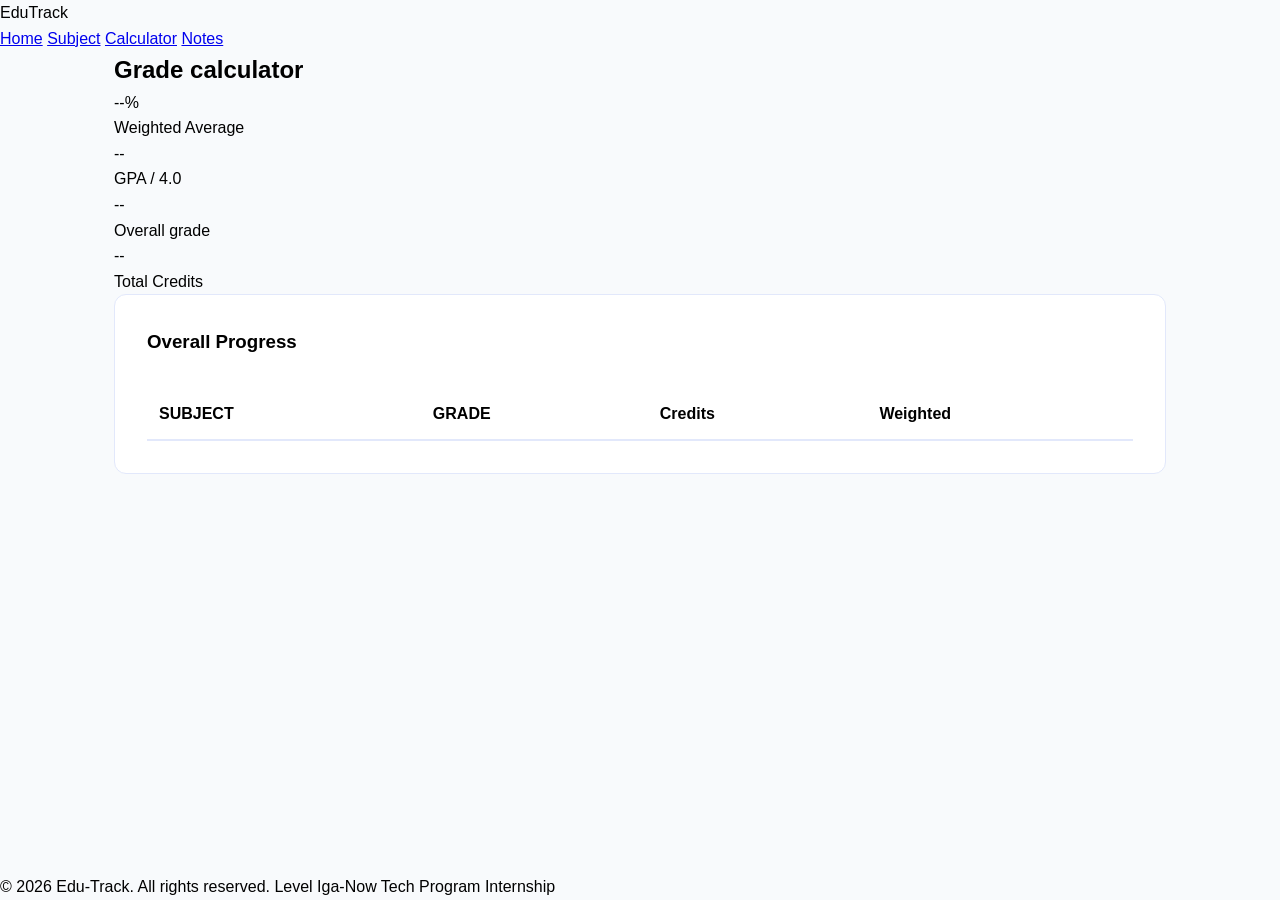
==== calculator.html @ 0582bcaf "new" ====
<!DOCTYPE html>
<html lang="en">
<head>
    <meta charset="UTF-8">
    <meta name="viewport" content="width=device-width, initial-scale=1.0">
    <title>EDUTRACK - calculator</title>
    <link rel="stylesheet" href="style.css">
</head>
<body>
    <header class="navbar">
    <div class="logo">EduTrack</div>
    <nav>
        <a href="index.html" class="active">Home</a>
        <a href="subject.html">Subject</a>
        <a href="calculator.html">Calculator</a>
        <a href="note.html">Notes</a>
    </nav>
    </header>
    <main>
        <section class="page-header">
            <div class="container">
                <h2> Grade calculator</h2>
            </div>
        </section>

             <section class="container"> 
                <div class="stat-grid" style="margin-bottom: 32px ;">
                    <div class="stat-card">
                        <div class="stat-number" id="avg-display"> --%</div>
                        <div class="stat-label"> Weighted Average</div>
                    </div>
                    <div class="stat-card">
                        <div class="stat-number" id="gpa-display">--</div>
                        <div class="stat-label">GPA / 4.0</div>
                    </div>
                    <div class="stat-card">
                        <div class="stat-number" id="grade-display">--</div>
                        <div class="stat-label">Overall grade</div>
                    </div>
                    <div class="stat-card">
                        <div class="stat-number" id="credits-display">--</div>
                        <div class="stat-label">Total Credits</div>
                    </div>
                    <div class="card" style="background-color: var(--surface); padding: 32px; border-radius: var(--radius-lg); border: 1px solid var(--border); box-shadow: var(--shadow-sm);">
                        <h3>Overall Progress</h3>
                        <div class="progres-track">
                            <div id="progres-bar" class="progres-bar"></div>
                        </div>
                        <table id="breakdowm-table" style="width: 100%; border-collapse: collapse; margin-top: 32px;">
                            <thead>
                            <tr style="text-align: left; border-bottom: 2px solid var(--border);">
                                <th style="padding: 12px;">SUBJECT</th>
                                <th style="padding: 12px;">GRADE</th>
                                 <th style="padding: 12px;">Credits</th>
                                  <th style="padding: 12px;">Weighted</th>
                                  </tr>
                           </thead>
                           <tbody id="calculator-body">
                            <!-- it will be filled by JS-->
                           </tbody>
                        </table>
                    </div>
                </div>
            </section>
    </main>
     <footer class="footer">
        <p>&copy; 2026 Edu-Track. All rights reserved. Level Iga-Now Tech Program Internship</p>
    </footer>
</body>
</html>
---- style.css ----
:root {
    
    --primary: #2563eb;
    --primary-dark: #1d4ed8;
    --secondary: #10b981;
    --danger: #ef4444;
    --warning: #f59e0b;
    --grade-a: #10b981;
    --grade-b: #2563eb;
    --grade-c: #f59e0b;
    --grade-d: #f97316;
    --grade-f: #ef4444;

    --bg: #f8fafc;
    --surface: #ffff;
    --text-muted: #64788b;
    --border: #e2e8fb;

    --shadow-sm: 0 1px 3px rgba(0,0,0,0.10)
    --shadow-md: 0 4px 12px rgba(0,0,0,0.12)
    --radius: 8px;
    --radius-lg: 12px; 
}

/*css reset*/
*,  * ::before, *::after{
    padding: 0;
    box-sizing: border-box;
    margin: 0;
}
/*body*/
body{
    font-family:'Franklin Gothic Medium', 'Arial Narrow', Arial, sans-serif;
    background-color: var(--bg);
    color: var(--text);
    line-height: 1.6;
    min-height: 100vh;
    display: flex;
    flex-direction: column;
}
main{ flex: 1;}
    /* container*/
    .container{
        max-width: 1100px;
        margin: 0 auto;
        padding: 0 24px;
    
}
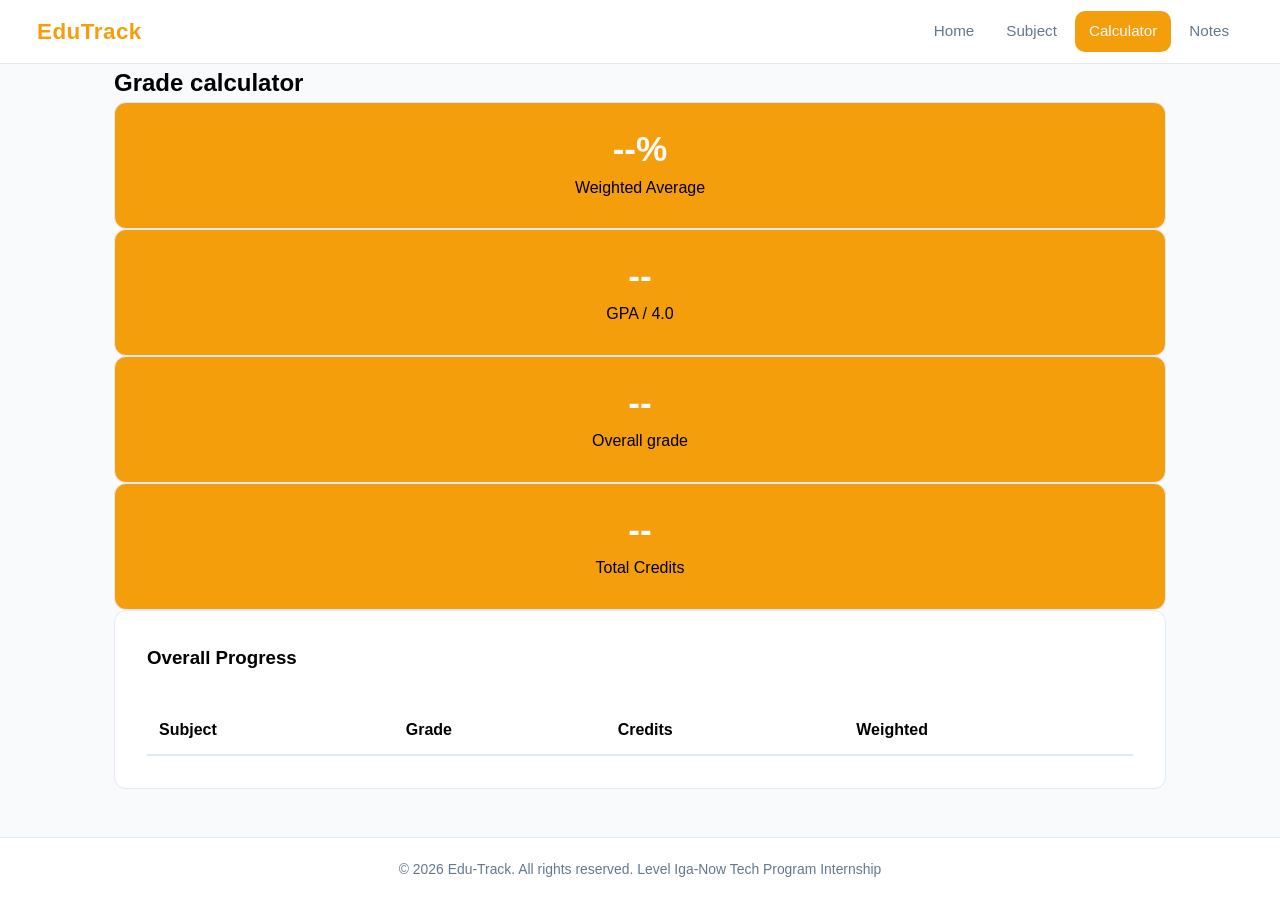
==== commit 54cbfbc8: "new" ====
--- a/calculator.html
+++ b/calculator.html
@@ -10,9 +10,9 @@
     <header class="navbar">
     <div class="logo">EduTrack</div>
     <nav>
-        <a href="index.html" class="active">Home</a>
+        <a href="index.html">Home</a>
         <a href="subject.html">Subject</a>
-        <a href="calculator.html">Calculator</a>
+        <a href="calculator.html" class="active">Calculator</a>
         <a href="note.html">Notes</a>
     </nav>
     </header>
@@ -49,8 +49,8 @@
                         <table id="breakdowm-table" style="width: 100%; border-collapse: collapse; margin-top: 32px;">
                             <thead>
                             <tr style="text-align: left; border-bottom: 2px solid var(--border);">
-                                <th style="padding: 12px;">SUBJECT</th>
-                                <th style="padding: 12px;">GRADE</th>
+                                <th style="padding: 12px;">Subject</th>
+                                <th style="padding: 12px;">Grade</th>
                                  <th style="padding: 12px;">Credits</th>
                                   <th style="padding: 12px;">Weighted</th>
                                   </tr>
--- a/style.css
+++ b/style.css
@@ -45,4 +45,99 @@
         margin: 0 auto;
         padding: 0 24px;
     
-}+}
+/* nav bar*/
+.navbar{
+    background: var(--surface);
+    border-bottom: 1px solid var(--border);
+    height: 64px; 
+    display: flex;
+    align-items: center;
+    justify-content: space-between;
+    padding: 0 37px;
+    position: sticky;
+    top: 0;
+    z-index: 100;
+    box-shadow: var(--shadow-sm); 
+}
+.logo{
+    font-size: 1.4rem;
+    font-weight: 800;
+    color: var(--warning);
+    letter-spacing: 0.5px;
+}
+nav{
+    display: flex;
+    gap: 4px;
+}
+nav a {
+    text-decoration: none;
+    color: var(--text-muted);
+    padding: 8px 14px;
+    border-radius: var(--radius);
+    font-weight: 500;
+    font-size: 0.95rem;
+    transition: color 0.2s, background 0.2s;
+}
+nav a:hover,
+nav a.active{
+    color: var(--bg);
+    background-color: var(--warning);
+    border-radius: 10px;
+}
+/* footer */
+.footer{
+    background: var(--surface);
+    border-top: 1px solid var(--border);
+    text-align: center;
+    padding: 20px;
+    color: var(--text-muted);
+    font-size: 0.87rem;
+}
+
+/* hero section*/
+
+.hero{
+      padding: 72px 72px;
+      background: linear-gradient(135deg, #eff6ff 60%, #f0fdf4 100% );
+      text-align: center;
+      border-bottom: 1px solid var( --border);
+}
+.hero h1{
+    font-size: 2.5rem;
+    font-weight: 800;
+    color: var(--text);
+    margin-bottom: 12px;
+} .hero h1 span { color: var(--warning); }
+
+.hero .subtitle {
+    font-size: 1.1rem;
+    color: var(--secondary);
+}
+/* stats section*/
+.stats-section { padding: 48px 0;}
+.stats-grid {
+    display: grid;
+    grid-template-columns: repeat(4, 1fr);
+    gap: 20px;
+}
+.stat-card{
+    background: var(--warning);
+    border: 1px solid var(--border);
+    border-radius: var(--radius-lg);
+    padding: 28px 20px;
+    text-align: center;
+    box-shadow: var(--shadow-sm);
+    transition: translate 0.2s, transform 2s , ;
+}
+.stat-card:hover{
+    box-shadow: var(--shadow-md);
+    transform: translate(-8px);
+}
+.stat-number{
+    font-size: 2.2rem;
+    font-weight: 800;
+    color: var(--bg);
+    line-height: 1;
+    margin-bottom: 8px;
+}
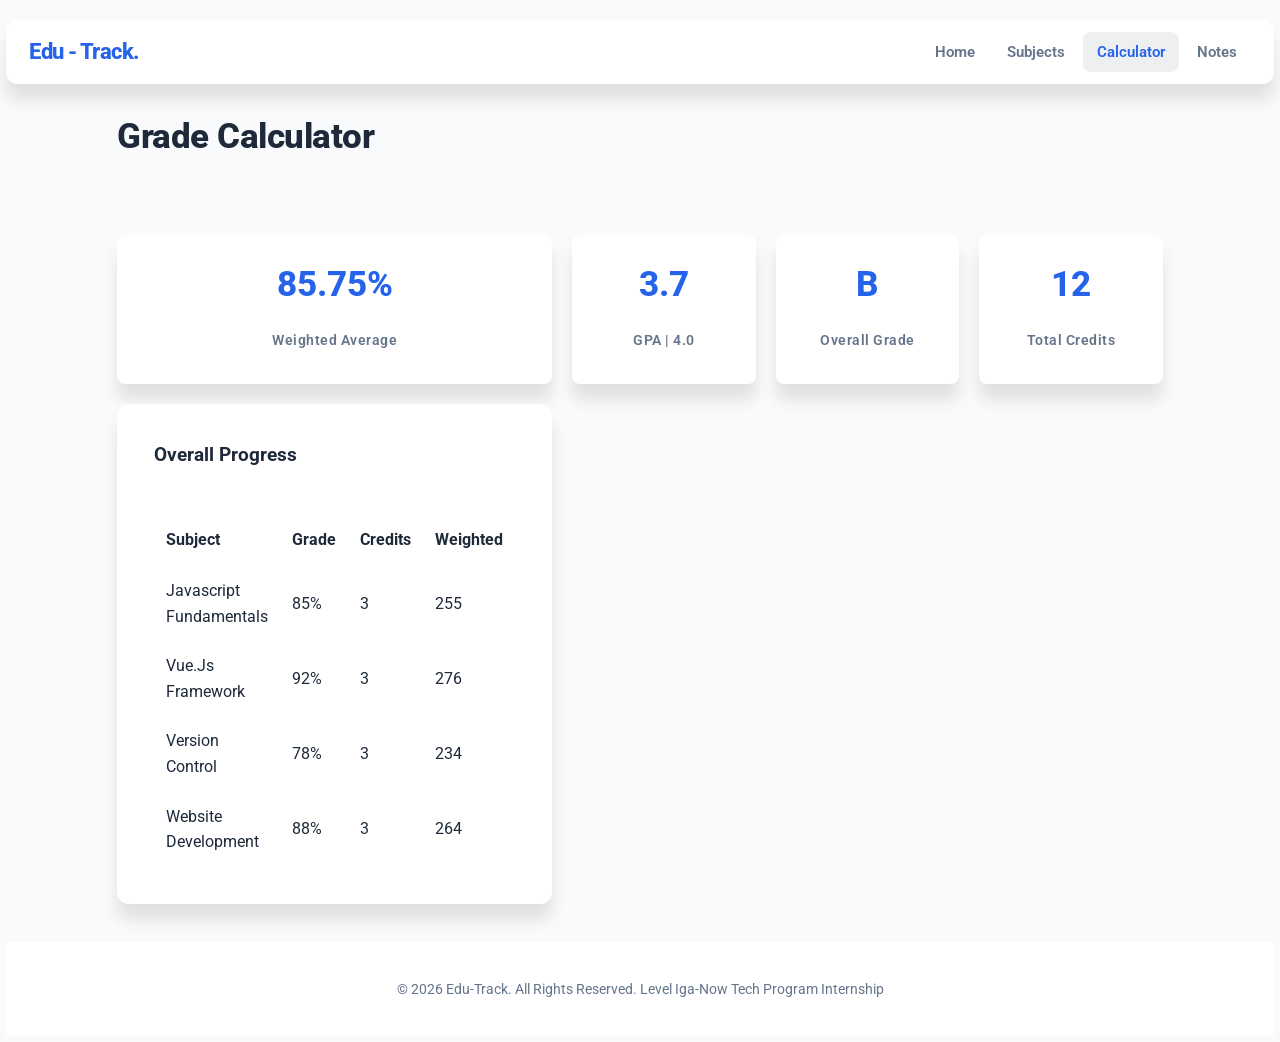
==== commit b3813f9c: "NEW" ====
--- a/calculator.html
+++ b/calculator.html
@@ -1,70 +1,79 @@
 <!DOCTYPE html>
 <html lang="en">
+
 <head>
     <meta charset="UTF-8">
     <meta name="viewport" content="width=device-width, initial-scale=1.0">
-    <title>EDUTRACK - calculator</title>
+    <title>Edu-Track - Calculator</title>
     <link rel="stylesheet" href="style.css">
+
 </head>
+
 <body>
     <header class="navbar">
-    <div class="logo">EduTrack</div>
-    <nav>
-        <a href="index.html">Home</a>
-        <a href="subject.html">Subject</a>
-        <a href="calculator.html" class="active">Calculator</a>
-        <a href="note.html">Notes</a>
-    </nav>
+        <div class="logo">Edu -<span>Track.</span></div>
+        <nav>
+            <a href="index.html">Home</a>
+            <a href="subject.html">Subjects</a>
+            <a href="calculator.html" class="active">Calculator </a>
+            <a href="notes.html">Notes </a>
+        </nav>
     </header>
     <main>
         <section class="page-header">
             <div class="container">
-                <h2> Grade calculator</h2>
+                <h2>Grade Calculator</h2>
             </div>
         </section>
-
-             <section class="container"> 
-                <div class="stat-grid" style="margin-bottom: 32px ;">
-                    <div class="stat-card">
-                        <div class="stat-number" id="avg-display"> --%</div>
-                        <div class="stat-label"> Weighted Average</div>
-                    </div>
-                    <div class="stat-card">
-                        <div class="stat-number" id="gpa-display">--</div>
-                        <div class="stat-label">GPA / 4.0</div>
-                    </div>
-                    <div class="stat-card">
-                        <div class="stat-number" id="grade-display">--</div>
-                        <div class="stat-label">Overall grade</div>
-                    </div>
-                    <div class="stat-card">
-                        <div class="stat-number" id="credits-display">--</div>
-                        <div class="stat-label">Total Credits</div>
-                    </div>
-                    <div class="card" style="background-color: var(--surface); padding: 32px; border-radius: var(--radius-lg); border: 1px solid var(--border); box-shadow: var(--shadow-sm);">
-                        <h3>Overall Progress</h3>
-                        <div class="progres-track">
-                            <div id="progres-bar" class="progres-bar"></div>
-                        </div>
-                        <table id="breakdowm-table" style="width: 100%; border-collapse: collapse; margin-top: 32px;">
+        <section class="container">
+            <div class="stats-grid" style="margin-bottom: 32px;">
+                <div class="stat-card">
+                    <div class="stat-number" id="avg-display">--%</div>
+                    <div class="stat-label">Weighted Average</div>
+                </div>
+                <div class="stat-card">
+                    <div class="stat-number" id="gpa-display">--</div>
+                    <div class="stat-label">GPA | 4.0</div>
+                </div>
+                <div class="stat-card">
+                    <div class="stat-number" id="grade-display">--</div>
+                    <div class="stat-label">Overall Grade</div>
+                </div>
+                <div class="stat-card">
+                    <div class="stat-number" id="credits-display">--</div>
+                    <div class="stat-label">Total Credits</div>
+                </div>
+                <div class="card"
+                    style="background-color: var(--surface); padding: 32px; border-radius: var(--radius-lg); border: 2px solid var(--border); box-shadow: var(--shadow-sm);">
+                    <h3>Overall Progress</h3>
+                    <div class="progress-track">
+                        <div class="progress-bar" id="progress-bar"></div>
+                        <table id="breakdown-table" style="width: 100%; border-collapse: collapse; margin-top: 32px;">
                             <thead>
-                            <tr style="text-align: left; border-bottom: 2px solid var(--border);">
-                                <th style="padding: 12px;">Subject</th>
-                                <th style="padding: 12px;">Grade</th>
-                                 <th style="padding: 12px;">Credits</th>
-                                  <th style="padding: 12px;">Weighted</th>
-                                  </tr>
-                           </thead>
-                           <tbody id="calculator-body">
-                            <!-- it will be filled by JS-->
-                           </tbody>
+                                <tr style="text-align: left; border-bottom: 2px solid var(--border);">
+                                    <th style="padding: 12px;">Subject</th>
+                                    <th style="padding: 12px;">Grade</th>
+                                    <th style="padding: 12px;">Credits</th>
+                                    <th style="padding: 12px;">Weighted</th>
+                                </tr>
+                            </thead>
+                            <tbody id="calculator-body">
+                                <!-- It'll Be Filled By JavaScript -->
+                            </tbody>
                         </table>
                     </div>
                 </div>
-            </section>
+            </div>
+        </section>
     </main>
-     <footer class="footer">
+    <footer class="footer">
         <p>&copy; 2026 Edu-Track. All rights reserved. Level Iga-Now Tech Program Internship</p>
     </footer>
+
+    <script src="app.js"></script>
+    <script src="data.js"></script>
+    <script src="subject.js"></script>
+    <script src="calculator.js"></script>
 </body>
+
 </html>
--- a/style.css
+++ b/style.css
@@ -1,6 +1,125 @@
+@import url('https://fonts.googleapis.com/css2?family=Roboto:ital,wght@0,100..900;1,100..900&display=swap');
+
+
+
+/* {
+    font-family: "Roboto", sans-serif;
+    padding: 3px;
+    margin: 0;
+    box-sizing: border-box;
+    text-transform: capitalize;
+}
+
+body {
+    height: 100vh;
+}
+
+a {
+    text-decoration: none;
+    color: #555856;
+    font-weight: 600;
+    transition: .5s;
+    cursor: pointer;
+}
+
+a:hover {
+    color: rgb(8, 8, 155);
+}
+
+.active {
+    color: black;
+}
+
+.logo {
+    color: black;
+    font-weight: 800;
+    font-size: 20px;
+    cursor: pointer;
+}
+
+.logo span {
+    color: rgb(42, 42, 110);
+}
+
+
+.navbar {
+    position: fixed;
+    width: 85%;
+    top: 0;
+    align-items: center;
+    display: flex;
+    margin: 20px 80px;
+    padding: 20px;
+    justify-content: space-around;
+    z-index: 1000;
+    background-color: rgb(255, 255, 255);
+    border-radius: 30px;
+    border-right-color: 2px solid black;
+    border-left-color: black;
+}
+
+nav a {
+    margin-left: 20px;
+}
+
+section {
+    padding: 100px 10px;
+
+}
+
+main {
+    overflow: hidden;
+}
+
+.hero {
+    background: linear-gradient(rgb(138, 132, 132), rgb(255, 255, 255));
+    height: 100vh;
+    z-index: 1;
+    margin-top: 3rem;
+    border-radius: 70px 70px 120px 120px;
+} 
+*/
+*,
+*::before,
+*::after {
+    font-family: "Roboto", sans-serif;
+    padding: 3px;
+    margin: 0;
+    box-sizing: border-box;
+    text-transform: capitalize;
+    text-decoration: none;
+}
+
+body {
+    color: var(--text);
+    background-color: var(--bg);
+    line-height: 1.6;
+    min-height: 100vh;
+    display: flex;
+    flex-direction: column;
+}
+
+main {
+    flex: 1;
+}
+
+/* Container */
+.container {
+    max-width: 1100px;
+    margin: 0 auto;
+    padding: 0 24px;
+}
+
+a {
+    color: black;
+    font-weight: bold;
+    cursor: pointer;
+}
+
+
+
 :root {
-    
-    --primary: #2563eb;
+    --primary-color: #2563eb;
     --primary-dark: #1d4ed8;
     --secondary: #10b981;
     --danger: #ef4444;
@@ -10,134 +129,369 @@
     --grade-c: #f59e0b;
     --grade-d: #f97316;
     --grade-f: #ef4444;
-
     --bg: #f8fafc;
-    --surface: #ffff;
-    --text-muted: #64788b;
-    --border: #e2e8fb;
-
-    --shadow-sm: 0 1px 3px rgba(0,0,0,0.10)
-    --shadow-md: 0 4px 12px rgba(0,0,0,0.12)
+    --surface: #ffffff;
+    --text: #1e293a;
+    --text-muted: #64748b;
+    --border: #b1b8aa02;
+    --shadow-sm: 0 1rem 1rem rgba(0, 0, 0, 0.1);
+    --shadow-md: 0 1rem 1rem rgb(0, 0, 0, .3);
+    --shadow-lg: 0 1rem 1rem rgba(0, 0, 0, 0.1);
     --radius: 8px;
-    --radius-lg: 12px; 
-}
-
-/*css reset*/
-*,  * ::before, *::after{
-    padding: 0;
-    box-sizing: border-box;
-    margin: 0;
-}
-/*body*/
-body{
-    font-family:'Franklin Gothic Medium', 'Arial Narrow', Arial, sans-serif;
-    background-color: var(--bg);
-    color: var(--text);
-    line-height: 1.6;
-    min-height: 100vh;
-    display: flex;
-    flex-direction: column;
-}
-main{ flex: 1;}
-    /* container*/
-    .container{
-        max-width: 1100px;
-        margin: 0 auto;
-        padding: 0 24px;
-    
-}
-/* nav bar*/
-.navbar{
-    background: var(--surface);
-    border-bottom: 1px solid var(--border);
-    height: 64px; 
-    display: flex;
+    --radius-lg: 12px;
+}
+
+.navbar {
+    background-color: var(--surface);
+    /* border-bottom: 1px solid var(--border); */
+    height: 64px;
+    padding: 10px 20px;
+    position: sticky;
+    top: 20px;
+    z-index: 100;
+    display: flex;
+    justify-content: space-between;
     align-items: center;
-    justify-content: space-between;
-    padding: 0 37px;
-    position: sticky;
-    top: 0;
-    z-index: 100;
-    box-shadow: var(--shadow-sm); 
-}
-.logo{
+    border-radius: var(--radius-lg);
+    box-shadow: var(--shadow-sm)
+}
+
+.logo {
+    font-weight: 800;
     font-size: 1.4rem;
-    font-weight: 800;
-    color: var(--warning);
-    letter-spacing: 0.5px;
-}
-nav{
+    cursor: pointer;
+    color: var(--primary-color);
+    letter-spacing: -0.5px;
+}
+
+nav {
     display: flex;
     gap: 4px;
 }
+
 nav a {
     text-decoration: none;
-    color: var(--text-muted);
     padding: 8px 14px;
     border-radius: var(--radius);
-    font-weight: 500;
-    font-size: 0.95rem;
-    transition: color 0.2s, background 0.2s;
-}
+    color: var(--text-muted);
+    font-weight: 600;
+    transition: color 0.2s, background-color 0.2s;
+    font-size: .95rem;
+}
+
 nav a:hover,
-nav a.active{
-    color: var(--bg);
-    background-color: var(--warning);
-    border-radius: 10px;
-}
-/* footer */
-.footer{
+nav a.active {
+    color: var(--primary-color);
+    background-color: #edeff1;
+}
+
+.footer {
     background: var(--surface);
     border-top: 1px solid var(--border);
+    padding: 32px;
     text-align: center;
-    padding: 20px;
-    color: var(--text-muted);
-    font-size: 0.87rem;
-}
-
-/* hero section*/
-
-.hero{
-      padding: 72px 72px;
-      background: linear-gradient(135deg, #eff6ff 60%, #f0fdf4 100% );
-      text-align: center;
-      border-bottom: 1px solid var( --border);
-}
-.hero h1{
+    margin-top: auto;
+    font-size: 0.9rem;
+    color: var(--text-muted);
+}
+
+/* Hero */
+.hero {
+    padding: 72px 32px;
+    background: linear-gradient(135deg, #eff6ff 0%, #f0fdf4 100%);
+    text-align: center;
+    border-bottom: 1px solid var(--border);
+}
+
+.hero h1 {
     font-size: 2.5rem;
     font-weight: 800;
+    margin-bottom: 12px;
     color: var(--text);
-    margin-bottom: 12px;
-} .hero h1 span { color: var(--warning); }
+}
+
+.hero h1 span {
+    color: var(--primary-color);
+}
 
 .hero .subtitle {
     font-size: 1.1rem;
-    color: var(--secondary);
-}
-/* stats section*/
-.stats-section { padding: 48px 0;}
+    color: var(--text-muted);
+}
+
+.stats-section {
+    padding: 48px 0;
+}
+
 .stats-grid {
     display: grid;
     grid-template-columns: repeat(4, 1fr);
     gap: 20px;
 }
-.stat-card{
-    background: var(--warning);
+
+.stat-card {
+    background-color: var(--surface);
+    padding: 28px 20px;
+    border-radius: var(--radius);
+    box-shadow: var(--shadow-sm);
+    text-align: center;
+    font-weight: 800;
+    display: flex;
+    flex-direction: column;
+    align-items: center;
+    justify-content: center;
     border: 1px solid var(--border);
-    border-radius: var(--radius-lg);
-    padding: 28px 20px;
-    text-align: center;
-    box-shadow: var(--shadow-sm);
-    transition: translate 0.2s, transform 2s , ;
-}
-.stat-card:hover{
+    gap: 12px;
+    transition: box-shadow 0.5s, transform 0.5s;
+}
+
+.stat-card:hover {
     box-shadow: var(--shadow-md);
-    transform: translate(-8px);
-}
-.stat-number{
+    transform: translateY(-4px);
+}
+
+
+.stat-number {
     font-size: 2.2rem;
-    font-weight: 800;
-    color: var(--bg);
+    color: var(--primary-color);
+    font-weight: 800;
     line-height: 1;
     margin-bottom: 8px;
 }
+
+.stat-label {
+    color: var(--text-muted);
+    font-weight: 600;
+    font-size: 0.9rem;
+    letter-spacing: 0.5px;
+}
+
+/* Page Header */
+.page-header {
+    padding: 32px 0;
+    border-bottom: 1px solid var(--border);
+    margin-bottom: 32px;
+}
+
+.page-header .container {
+    display: flex;
+    justify-content: space-between;
+    align-items: center;
+}
+
+.page-header h2 {
+    font-size: 2.2rem;
+    color: var(--text);
+    font-weight: 800;
+    letter-spacing: -0.5px;
+}
+
+/* Subject */
+.subject-grid {
+    display: grid;
+    grid-template-columns: repeat(auto-fill, minmax(250px, 1fr));
+    gap: 20px;
+    padding: 24px 0;
+    margin: 10px 8rem;
+}
+
+.subject-card {
+    background: var(--surface);
+    border: 1px solid var(--border);
+    border-radius: var(--radius);
+    padding: 20px 0;
+    /* gap: 14px; */
+    box-shadow: var(--shadow-sm);
+    overflow: hidden;
+    transition: box-shadow 0.5s, transform 0.5s;
+}
+
+.subject-card:hover {
+    box-shadow: var(--shadow-md);
+    transform: translateY(-4px);
+}
+
+.subject-card .card-header {
+    display: flex;
+    justify-content: space-between;
+    align-items: center;
+    margin-bottom: 12px;
+    padding: 16px 10px 12px;
+    gap: 8px;
+
+}
+
+.subject-card .card-header h3 {
+    font-size: 1.1rem;
+    color: var(--text);
+    font-weight: 700;
+    line-height: 1.3;
+    border-bottom: 2px solid var(--border);
+}
+
+.subject-card .card-header span {
+    font-size: 0.9rem;
+    color: var(--text-muted);
+}
+
+.badge {
+    background: var(--bg);
+    border: 1px solid var(--border);
+    border-radius: var(--radius);
+    padding: 2px 8px;
+    font-size: 0.75rem;
+    font-weight: 600;
+    color: var(--text-muted);
+    white-space: nowrap;
+}
+
+.card-body {
+    padding: 16px 18px 18px;
+}
+
+.grade-badge {
+    display: inline-block;
+    color: #fff;
+    font-weight: 700;
+    font-size: 0.9rem;
+    padding: 5px 14px;
+    border-radius: 20px;
+    margin-bottom: 10px;
+}
+
+.grade-a {
+    background-color: var(--grade-a);
+}
+
+.grade-b {
+    background-color: var(--grade-b);
+}
+
+.grade-c {
+    background-color: var(--grade-c);
+}
+
+.grade-d {
+    background-color: var(--grade-d);
+}
+
+.grade-e {
+    background-color: var(--grade-f);
+}
+
+.grade-f {
+    background-color: var(--grade-f);
+}
+
+.credits {
+    font-size: 0.85rem;
+    color: var(--text-muted);
+    font-weight: 600;
+}
+
+.search-input {
+    padding: 10px 16px;
+    outline: none;
+    border: 2px solid rgb(97, 97, 139);
+    font-weight: 600;
+    font-size: 1rem;
+    color: #444d5f;
+    border-radius: 8px;
+    margin: 10px 8rem;
+    transition: .5s;
+}
+
+.search-input:focus {
+    border-color: var(--primary-color);
+}
+
+.btn {
+    padding: 9px 18px;
+    border-radius: 8px;
+    border: none;
+    color: #fff;
+    font-weight: 600;
+    font-size: 1rem;
+    cursor: pointer;
+    transition: .5s;
+    margin: 10px 8rem;
+}
+
+.btn-primary {
+    background-color: var(--primary-color);
+    color: #fff;
+}
+
+.btn-primary:hover {
+    background-color: var(--primary-dark);
+}
+
+@media (max-width: 900px) {
+    .stats-grid {
+        grid-template-columns: repeat(auto-fill, minmax(2, 1fr));
+    }
+
+}
+
+@media (max-width: 640px) {
+    .navbar {
+        padding: 0 16px;
+    }
+
+    nav {
+        display: none;
+        position: absolute;
+        top: 64px;
+        left: 0;
+        right: 0;
+        background-color: var(--surface);
+        border-top: 1px solid var(--border);
+        border-bottom: 1px solid var(--border);
+        padding: 16px;
+        width: 100%;
+        flex-direction: column;
+        gap: 16px;
+        box-shadow: var(--shadow-md);
+    }
+
+    nav.open {
+        display: flex;
+    }
+
+    .hamburger {
+        display: block;
+        background: none;
+        border: none;
+        font-size: 1.5rem;
+        cursor: pointer;
+        color: var(--text);
+    }
+
+    .hero {
+        padding: 48px 20px;
+    }
+
+    .hero h1 {
+        font-size: 1.7rem;
+    }
+
+    .stats-grid {
+        grid-template-columns: 1fr 1fr;
+        gap: 12px;
+    }
+
+    .subject-grid {
+        grid-template-columns: 1fr;
+    }
+
+    .page-header .container {
+        flex-direction: column;
+        align-items: flex-start;
+        gap: 12px;
+    }
+
+    /* .page-header .container {
+        flex-direction: column;
+        gap: 16px;
+    } */
+}
